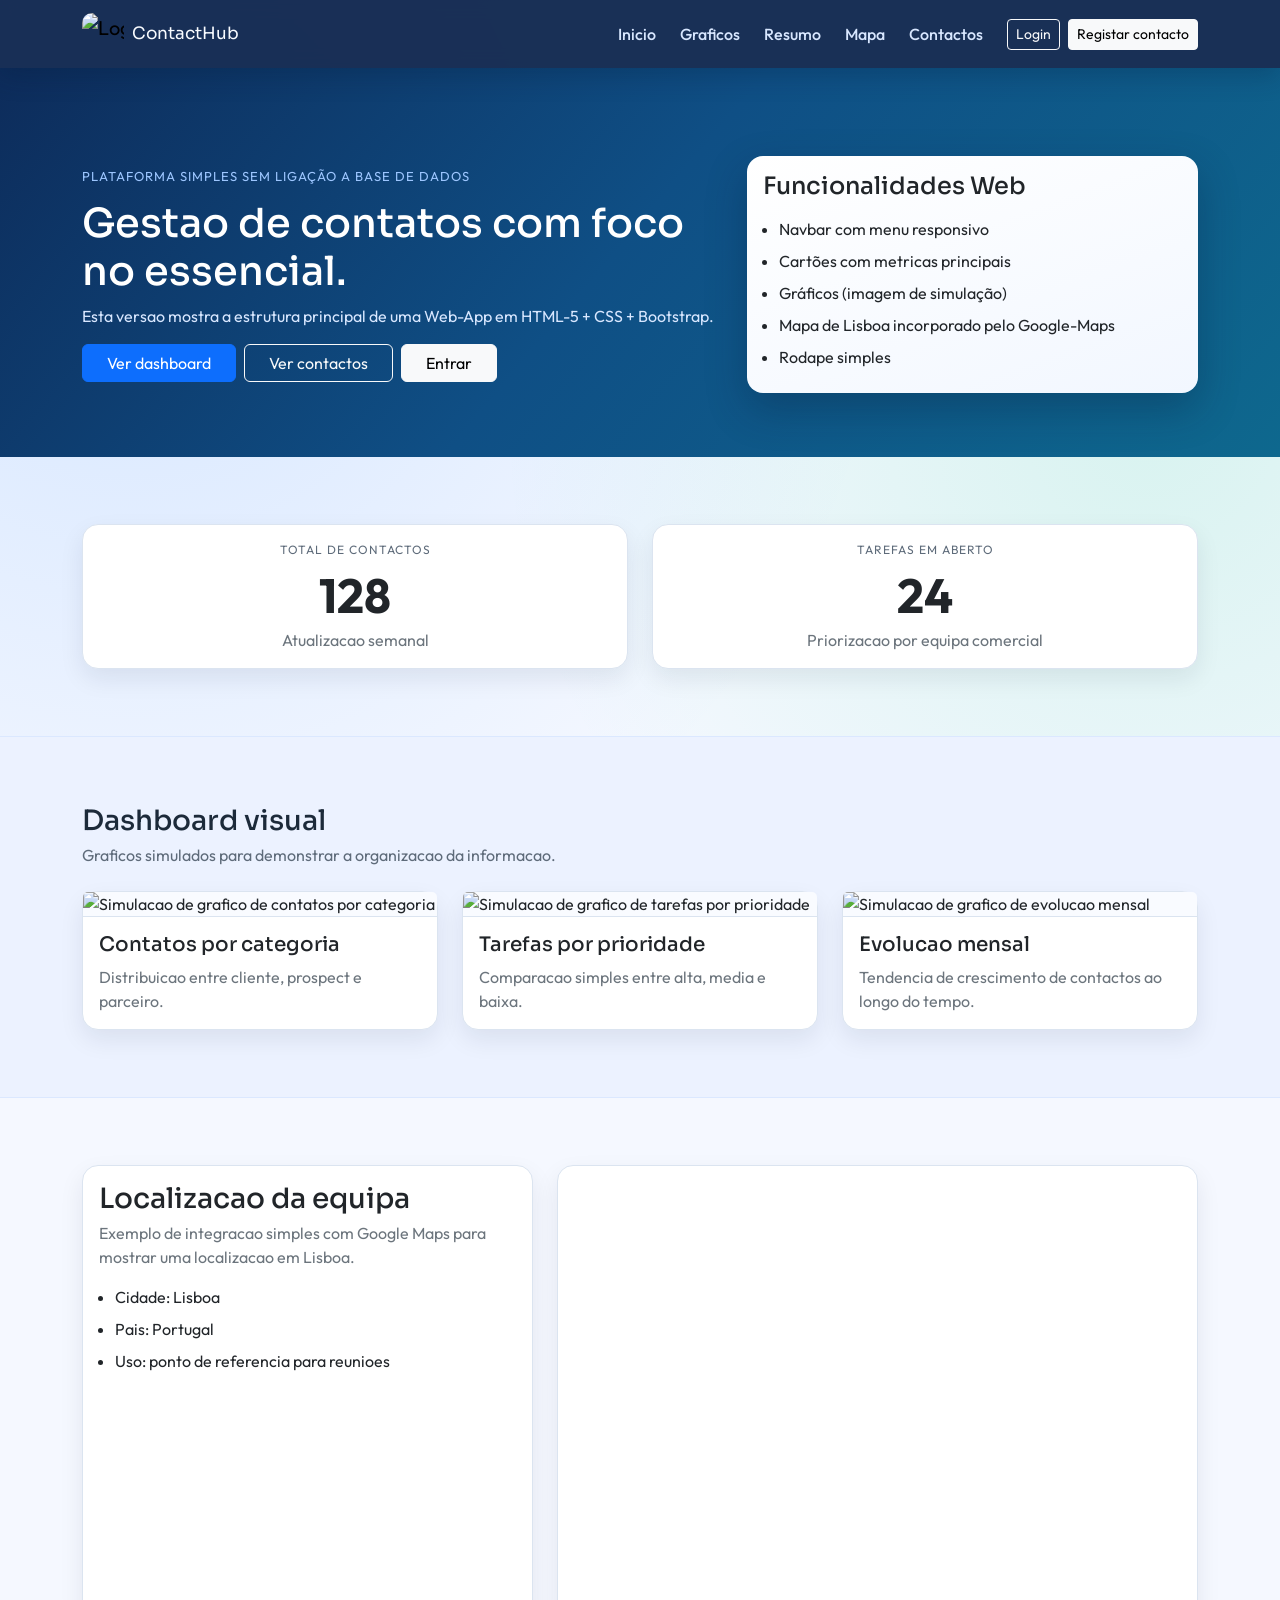
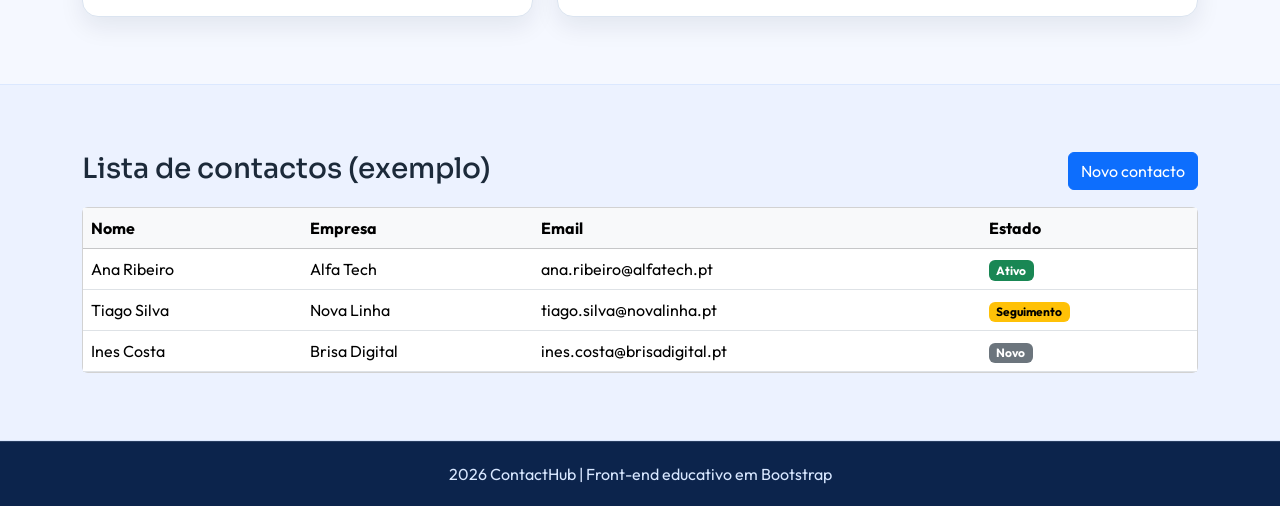
==== index.html @ 4e4f228f "Create index.html Create main webapp page - index.html" ====
<!DOCTYPE html>
<html lang="pt-PT">
<head>
  <meta charset="UTF-8">
  <meta name="viewport" content="width=device-width, initial-scale=1.0">
  <title>ContactHub | Gestao de Contatos</title>
  <meta name="description" content="App de gestao de contatos em versao front-end simples para iniciantes.">
  <link rel="shortcut icon" href="./img/mini-logo.png" type="image/png">
  <link rel="preconnect" href="https://fonts.googleapis.com">
  <link rel="preconnect" href="https://fonts.gstatic.com" crossorigin>
  <link href="https://fonts.googleapis.com/css2?family=Outfit:wght@400;500;600;700&family=Sora:wght@600;700&display=swap" rel="stylesheet">
  <link href="https://cdn.jsdelivr.net/npm/bootstrap@5.3.3/dist/css/bootstrap.min.css" rel="stylesheet">
  <link rel="stylesheet" href="./css/style.css">
</head>
<body>
  <!-- Navbar principal: sticky-top fixa a barra no topo durante o scroll -->
  <nav class="navbar navbar-expand-lg sticky-top app-navbar">
    <div class="container">
      <!-- Logo e nome da app (lado esquerdo) -->
      <a class="navbar-brand d-flex align-items-center gap-2" href="#inicio">
        <img src="./img/logo.png" alt="Logotipo ContactHub" class="brand-logo">
        <span class="brand-name">ContactHub</span>
      </a>
      <!-- Botao hamburguer para ecras pequenos -->
      <button class="navbar-toggler" type="button" data-bs-toggle="collapse" data-bs-target="#menuPrincipal" aria-controls="menuPrincipal" aria-expanded="false" aria-label="Abrir menu">
        <span class="navbar-toggler-icon"></span>
      </button>
      <!-- Menu alinhado a direita com ms-auto -->
      <div class="collapse navbar-collapse" id="menuPrincipal">
        <ul class="navbar-nav ms-auto gap-lg-2">
          <li class="nav-item"><a class="nav-link" href="#inicio">Inicio</a></li>
          <li class="nav-item"><a class="nav-link" href="#graficos">Graficos</a></li>
          <li class="nav-item"><a class="nav-link" href="#resumo">Resumo</a></li>
          <li class="nav-item"><a class="nav-link" href="#mapa">Mapa</a></li>
          <li class="nav-item"><a class="nav-link" href="#contactos">Contactos</a></li>
        </ul>
        <div class="d-flex gap-2 ms-lg-3 mt-3 mt-lg-0">
          <button class="btn btn-outline-light btn-sm" type="button" data-bs-toggle="modal" data-bs-target="#loginModal">Login</button>
          <button class="btn btn-light btn-sm" type="button" data-bs-toggle="modal" data-bs-target="#contactoModal">Registar contacto</button>
        </div>
      </div>
    </div>
  </nav>

  <!-- Hero: primeira area de destaque da pagina -->
  <header id="inicio" class="hero-section">
    <div class="container">
      <!-- Exemplo de grid Bootstrap: .row com 2 colunas (.col-lg-7 e .col-lg-5) -->
      <div class="row align-items-center g-4">
        <div class="col-lg-7">
          <p class="hero-label">Plataforma simples sem ligação a Base de Dados</p>
          <h1>Gestao de contatos com foco no essencial.</h1>
          <p class="hero-text">Esta versao mostra a estrutura principal de uma Web-App em HTML-5 + CSS + Bootstrap.</p>
          <div class="d-flex flex-wrap gap-2">
            <a href="#graficos" class="btn btn-primary px-4">Ver dashboard</a>
            <a href="#contactos" class="btn btn-outline-light px-4">Ver contactos</a>
            <button class="btn btn-light px-4" type="button" data-bs-toggle="modal" data-bs-target="#loginModal">Entrar</button>
          </div>
        </div>
        <div class="col-lg-5">
          <!-- Card informativo com lista de funcionalidades -->
          <div class="card hero-card h-100">
            <div class="card-body">
              <h2 class="h4 mb-3">Funcionalidades Web</h2>
              <ul class="mb-0 app-list">
                <li>Navbar com menu responsivo</li>
                <li>Cartões com metricas principais</li>
                <li>Gráficos (imagem de simulação)</li>
                <li>Mapa de Lisboa incorporado pelo Google-Maps</li>
                <li>Rodape simples</li>
              </ul>
            </div>
          </div>
        </div>
      </div>
    </div>
  </header>

  <main>
    <!-- Secao de resumo com 2 cards de valores -->
    <section id="resumo" class="section-space">
      <div class="container">
        <!-- Em mobile fica 1 por linha; em md+ ficam 2 colunas -->
        <div class="row g-4">
          <div class="col-md-6">
            <div class="card value-card h-100 text-center">
              <div class="card-body">
                <p class="text-uppercase value-label mb-2">Total de contactos</p>
                <p class="display-5 fw-bold mb-1">128</p>
                <p class="text-secondary mb-0">Atualizacao semanal</p>
              </div>
            </div>
          </div>
          <div class="col-md-6">
            <div class="card value-card h-100 text-center">
              <div class="card-body">
                <p class="text-uppercase value-label mb-2">Tarefas em aberto</p>
                <p class="display-5 fw-bold mb-1">24</p>
                <p class="text-secondary mb-0">Priorizacao por equipa comercial</p>
              </div>
            </div>
          </div>
        </div>
      </div>
    </section>

    <!-- Secao de graficos simulados (imagens SVG) -->
    <section id="graficos" class="section-space section-soft">
      <div class="container">
        <div class="row mb-4">
          <div class="col">
            <h2 class="section-title">Dashboard visual</h2>
            <p class="section-subtitle mb-0">Graficos simulados para demonstrar a organizacao da informacao.</p>
          </div>
        </div>
        <!-- 3 cards com imagens para simular dashboard -->
        <div class="row g-4">
          <div class="col-lg-4 col-md-6">
            <div class="card chart-card h-100">
              <img src="./img/grafico-contatos.svg" class="card-img-top" alt="Simulacao de grafico de contatos por categoria">
              <div class="card-body">
                <h3 class="h5">Contatos por categoria</h3>
                <p class="text-secondary mb-0">Distribuicao entre cliente, prospect e parceiro.</p>
              </div>
            </div>
          </div>
          <div class="col-lg-4 col-md-6">
            <div class="card chart-card h-100">
              <img src="./img/grafico-tarefas.svg" class="card-img-top" alt="Simulacao de grafico de tarefas por prioridade">
              <div class="card-body">
                <h3 class="h5">Tarefas por prioridade</h3>
                <p class="text-secondary mb-0">Comparacao simples entre alta, media e baixa.</p>
              </div>
            </div>
          </div>
          <div class="col-lg-4 col-md-12">
            <div class="card chart-card h-100">
              <img src="./img/grafico-evolucao.svg" class="card-img-top" alt="Simulacao de grafico de evolucao mensal">
              <div class="card-body">
                <h3 class="h5">Evolucao mensal</h3>
                <p class="text-secondary mb-0">Tendencia de crescimento de contactos ao longo do tempo.</p>
              </div>
            </div>
          </div>
        </div>
      </div>
    </section>

    <!-- Secao de localizacao com Google Maps incorporado -->
    <section id="mapa" class="section-space">
      <div class="container">
        <div class="row g-4 align-items-stretch">
          <div class="col-lg-5">
            <div class="card h-100 info-card">
              <div class="card-body">
                <h2 class="section-title">Localizacao da equipa</h2>
                <p class="text-secondary">Exemplo de integracao simples com Google Maps para mostrar uma localizacao em Lisboa.</p>
                <ul class="app-list mb-0">
                  <li>Cidade: Lisboa</li>
                  <li>Pais: Portugal</li>
                  <li>Uso: ponto de referencia para reunioes</li>
                </ul>
              </div>
            </div>
          </div>
          <div class="col-lg-7">
            <div class="card map-card h-100">
              <!-- iframe com coordenadas de Lisboa -->
                <iframe src="https://www.google.com/maps/embed?pb=!1m18!1m12!1m3!1d52164.69920946645!2d-9.085626853242376!3d39.08093971347137!2m3!1f0!2f0!3f0!3m2!1i1024!2i768!4f13.1!3m3!1m2!1s0xd18d0ec86112f49%3A0xd49234106b7c6f63!2sR.%20da%20Alameda!5e0!3m2!1spt-PT!2spt!4v1773354120890!5m2!1spt-PT!2spt" width="600" height="450" style="border:0;" allowfullscreen="" loading="lazy" referrerpolicy="no-referrer-when-downgrade"></iframe>
            </div>
          </div>
        </div>
      </div>
    </section>

    <!-- Exemplo de tabela responsiva para lista de contactos -->
    <section id="contactos" class="section-space section-soft">
      <div class="container">
        <div class="row mb-3">
          <div class="col">
            <h2 class="section-title">Lista de contactos (exemplo)</h2>
          </div>
          <div class="col-12 col-md-auto mt-2 mt-md-0">
            <button class="btn btn-primary" type="button" data-bs-toggle="modal" data-bs-target="#contactoModal">Novo contacto</button>
          </div>
        </div>
        <div class="row">
          <div class="col-12">
            <div class="card">
              <div class="card-body p-0">
                <!-- .table-responsive evita quebra do layout em ecras pequenos -->
                <div class="table-responsive">
                  <table class="table table-hover mb-0">
                    <thead class="table-light">
                      <tr>
                        <th>Nome</th>
                        <th>Empresa</th>
                        <th>Email</th>
                        <th>Estado</th>
                      </tr>
                    </thead>
                    <tbody>
                      <tr>
                        <td>Ana Ribeiro</td>
                        <td>Alfa Tech</td>
                        <td>ana.ribeiro@alfatech.pt</td>
                        <td><span class="badge text-bg-success">Ativo</span></td>
                      </tr>
                      <tr>
                        <td>Tiago Silva</td>
                        <td>Nova Linha</td>
                        <td>tiago.silva@novalinha.pt</td>
                        <td><span class="badge text-bg-warning">Seguimento</span></td>
                      </tr>
                      <tr>
                        <td>Ines Costa</td>
                        <td>Brisa Digital</td>
                        <td>ines.costa@brisadigital.pt</td>
                        <td><span class="badge text-bg-secondary">Novo</span></td>
                      </tr>
                    </tbody>
                  </table>
                </div>
              </div>
            </div>
          </div>
        </div>
      </div>
    </section>
  </main>

  <!-- Modal de Login com validacao nativa HTML5 (sem JS) -->
  <div class="modal fade" id="loginModal" tabindex="-1" aria-labelledby="loginModalLabel" aria-hidden="true">
    <div class="modal-dialog modal-dialog-centered">
      <div class="modal-content">
        <div class="modal-header">
          <h2 class="modal-title h5" id="loginModalLabel">Login na plataforma</h2>
          <button type="button" class="btn-close" data-bs-dismiss="modal" aria-label="Fechar"></button>
        </div>
        <div class="modal-body">
          <form id="loginForm" action="#" method="post" autocomplete="on">
            <div class="mb-3">
              <label for="loginEmail" class="form-label">Email</label>
              <input
                id="loginEmail"
                name="email"
                type="email"
                class="form-control"
                placeholder="nome@empresa.pt"
                autocomplete="email"
                inputmode="email"
                maxlength="100"
                required
                aria-describedby="loginEmailHelp">
              <div id="loginEmailHelp" class="form-text">Use um email valido no formato nome@empresa.pt.</div>
            </div>

            <div class="mb-3">
              <label for="loginPassword" class="form-label">Palavra-passe</label>
              <input
                id="loginPassword"
                name="password"
                type="password"
                class="form-control"
                placeholder="Minimo 8 caracteres"
                autocomplete="current-password"
                minlength="8"
                maxlength="40"
                pattern="(?=.*[A-Za-z])(?=.*\d).{8,40}"
                title="Use entre 8 e 40 caracteres e inclua pelo menos 1 letra e 1 numero."
                required>
            </div>

            <div class="form-check mb-3">
              <input class="form-check-input" type="checkbox" value="1" id="rememberMe" name="remember">
              <label class="form-check-label" for="rememberMe">Manter sessao iniciada neste dispositivo</label>
            </div>

            <div class="d-grid">
              <button type="submit" class="btn btn-primary">Entrar</button>
            </div>
          </form>
        </div>
      </div>
    </div>
  </div>

  <!-- Modal de Registo de Contacto com atributos avancados de controlo e validacao -->
  <div class="modal fade" id="contactoModal" tabindex="-1" aria-labelledby="contactoModalLabel" aria-hidden="true">
    <div class="modal-dialog modal-lg modal-dialog-scrollable">
      <div class="modal-content">
        <div class="modal-header">
          <h2 class="modal-title h5" id="contactoModalLabel">Registo de novo contacto</h2>
          <button type="button" class="btn-close" data-bs-dismiss="modal" aria-label="Fechar"></button>
        </div>
        <div class="modal-body">
          <form id="contactoForm" action="#" method="post" autocomplete="on">
            <fieldset>
              <legend class="h6 mb-3">Dados principais</legend>
              <div class="row g-3">
                <div class="col-md-6">
                  <label for="contactoNome" class="form-label">Nome completo</label>
                  <input
                    id="contactoNome"
                    name="nome"
                    type="text"
                    class="form-control"
                    placeholder="Ex: Maria Costa"
                    autocomplete="name"
                    minlength="3"
                    maxlength="80"
                    pattern="[A-Za-zÀ-ÿ\s'-]{3,80}"
                    title="Insira entre 3 e 80 caracteres, apenas letras e espacos."
                    required>
                </div>

                <div class="col-md-6">
                  <label for="contactoEmpresa" class="form-label">Empresa</label>
                  <input
                    id="contactoEmpresa"
                    name="empresa"
                    type="text"
                    class="form-control"
                    placeholder="Ex: Alfa Tech"
                    autocomplete="organization"
                    minlength="2"
                    maxlength="70"
                    required>
                </div>

                <div class="col-md-6">
                  <label for="contactoEmail" class="form-label">Email profissional</label>
                  <input
                    id="contactoEmail"
                    name="email"
                    type="email"
                    class="form-control"
                    placeholder="nome@empresa.pt"
                    autocomplete="email"
                    inputmode="email"
                    maxlength="100"
                    required>
                </div>

                <div class="col-md-6">
                  <label for="contactoTelefone" class="form-label">Telefone</label>
                  <input
                    id="contactoTelefone"
                    name="telefone"
                    type="tel"
                    class="form-control"
                    placeholder="+351912345678"
                    autocomplete="tel"
                    inputmode="tel"
                    pattern="^\+?[0-9\s]{9,15}$"
                    minlength="9"
                    maxlength="15"
                    title="Use 9 a 15 digitos, com + opcional."
                    required>
                </div>

                <div class="col-md-6">
                  <label for="contactoNascimento" class="form-label">Data de nascimento</label>
                  <input
                    id="contactoNascimento"
                    name="nascimento"
                    type="date"
                    class="form-control"
                    min="1950-01-01"
                    max="2010-12-31"
                    required>
                </div>

                <div class="col-md-6">
                  <label for="contactoWebsite" class="form-label">Website (opcional)</label>
                  <input
                    id="contactoWebsite"
                    name="website"
                    type="url"
                    class="form-control"
                    placeholder="https://empresa.pt"
                    inputmode="url"
                    maxlength="120"
                    autocomplete="url">
                </div>

                <div class="col-md-6">
                  <label for="contactoPrioridade" class="form-label">Prioridade</label>
                  <input
                    id="contactoPrioridade"
                    name="prioridade"
                    type="number"
                    class="form-control"
                    min="1"
                    max="5"
                    step="1"
                    value="3"
                    required>
                </div>

                <div class="col-md-6">
                  <label for="contactoCategoria" class="form-label">Categoria</label>
                  <select id="contactoCategoria" name="categoria" class="form-select" required>
                    <option value="" selected disabled>Selecionar categoria</option>
                    <option value="cliente">Cliente</option>
                    <option value="prospect">Prospect</option>
                    <option value="parceiro">Parceiro</option>
                  </select>
                </div>

                <div class="col-12">
                  <label for="contactoNotas" class="form-label">Notas</label>
                  <textarea
                    id="contactoNotas"
                    name="notas"
                    class="form-control"
                    rows="3"
                    minlength="10"
                    maxlength="300"
                    placeholder="Informacao relevante sobre este contacto"
                    required></textarea>
                </div>

                <div class="col-12">
                  <div class="form-check">
                    <input class="form-check-input" type="checkbox" id="contactoConsentimento" name="consentimento" required>
                    <label class="form-check-label" for="contactoConsentimento">Confirmo que tenho consentimento para registar estes dados.</label>
                  </div>
                </div>
              </div>
            </fieldset>

            <div class="d-flex flex-wrap justify-content-end gap-2 mt-4">
              <button type="reset" class="btn btn-outline-secondary">Limpar</button>
              <button type="submit" class="btn btn-primary">Guardar contacto</button>
            </div>
          </form>
        </div>
      </div>
    </div>
  </div>

  <!-- Rodape simples da aplicacao -->
  <footer class="app-footer">
    <div class="container">
      <div class="row">
        <div class="col text-center">
          <p class="mb-0">2026 ContactHub | Front-end educativo em Bootstrap</p>
        </div>
      </div>
    </div>
  </footer>

  <script src="https://cdn.jsdelivr.net/npm/bootstrap@5.3.3/dist/js/bootstrap.bundle.min.js"></script>
</body>
</html>
---- css/style.css ----
/* Variaveis globais de cor e tokens visuais da app */
:root {
  --bg-main: #f5f8ff;
  --bg-soft: #ecf2ff;
  --surface: #ffffff;
  --nav-bg: rgba(12, 36, 76, 0.94);
  --text-main: #1c2a3a;
  --text-muted: #5e6b7a;
  --accent: #1479ff;
  --border-soft: #dbe4f0;
}

* {
  box-sizing: border-box;
}

/* Estilo base do documento */
body {
  font-family: "Outfit", sans-serif;
  color: var(--text-main);
  background:
    radial-gradient(circle at 10% 10%, rgba(20, 121, 255, 0.14), transparent 35%),
    radial-gradient(circle at 90% 20%, rgba(10, 207, 131, 0.12), transparent 32%),
    var(--bg-main);
}

/* Titulos principais com fonte de destaque */
h1,
h2,
h3,
.brand-name {
  font-family: "Sora", sans-serif;
}

/* Navbar fixa com efeito de vidro e sombra */
.app-navbar {
  background: var(--nav-bg);
  backdrop-filter: blur(8px);
  box-shadow: 0 8px 26px rgba(5, 23, 55, 0.24);
}

/* Logotipo e nome da marca */
.brand-logo {
  width: 42px;
  height: 42px;
  border-radius: 10px;
  object-fit: cover;
}

.brand-name {
  color: #f8fbff;
  font-size: 17px;
}

/* Links de navegacao no menu */
.navbar .nav-link {
  color: #d8e7ff;
  font-weight: 500;
}

.navbar .nav-link:hover,
.navbar .nav-link:focus {
  color: #ffffff;
}

/* Personalizacao do botao hamburguer em mobile */
.navbar-toggler {
  border-color: rgba(255, 255, 255, 0.4);
}

.navbar-toggler:focus {
  box-shadow: none;
}

.navbar-toggler-icon {
  filter: invert(1);
}

/* Hero com gradiente e espacamento generoso */
.hero-section {
  padding: 88px 0 64px;
  color: #ffffff;
  background: linear-gradient(130deg, #0d2c5b 0%, #0f4f85 48%, #0e688e 100%);
}

/* Etiqueta pequena acima do titulo principal */
.hero-label {
  text-transform: uppercase;
  letter-spacing: 1px;
  font-size: 13px;
  margin-bottom: 13px;
  color: #9dc6ff;
}

.hero-section h1 {
  font-size: 40px;
  line-height: 1.2;
}

.hero-text {
  color: #d8e7ff;
  max-width: 720px;
}

/* Card do hero com contraste sobre o fundo escuro */
.hero-card {
  border: 0;
  border-radius: 16px;
  background: linear-gradient(160deg, #ffffff, #f2f7ff);
  box-shadow: 0 16px 40px rgba(7, 25, 55, 0.3);
}

/* Lista reutilizavel para pontos curtos */
.app-list {
  padding-left: 16px;
}

.app-list li {
  margin-bottom: 8px;
}

/* Blocos de secao para manter ritmo vertical */
.section-space {
  padding: 67px 0;
}

/* Fundo alternado entre secoes para separar conteudos */
.section-soft {
  background: var(--bg-soft);
  border-top: 1px solid rgba(20, 121, 255, 0.08);
  border-bottom: 1px solid rgba(20, 121, 255, 0.08);
}

/* Titulos e subtitulos de secao */
.section-title {
  margin-bottom: 5px;
  font-size: 28px;
}

.section-subtitle {
  color: var(--text-muted);
}

/* Estilo base de cards reutilizados na pagina */
.value-card,
.chart-card,
.info-card,
.map-card {
  border: 1px solid var(--border-soft);
  border-radius: 16px;
  box-shadow: 0 10px 24px rgba(7, 22, 46, 0.08);
}

/* Rotulo pequeno de metrica */
.value-label {
  font-size: 12px;
  letter-spacing: 1px;
  color: var(--text-muted);
}

/* Separador visual entre imagem e texto nos cards de grafico */
.chart-card img {
  border-bottom: 1px solid var(--border-soft);
  background: #f9fbff;
}

/* iframe responsivo para o Google Maps */
.map-card iframe {
  width: 100%;
  min-height: 360px;
  border: 0;
  border-radius: 16px;
}

/* Evita quebra de texto no cabecalho da tabela */
.table thead th {
  white-space: nowrap;
}

/* Rodape simples e legivel */
.app-footer {
  padding: 20px 0;
  color: #d8e7ff;
  background: #0c244c;
  border-top: 1px solid rgba(255, 255, 255, 0.12);
}

/* Ajustes para tablets e portateis pequenos */
@media (max-width: 991px) {
  .hero-section {
    padding: 70px 0 54px;
  }

  .map-card iframe {
    min-height: 320px;
  }
}

/* Ajustes finais para telemoveis */
@media (max-width: 575px) {
  .section-space {
    padding: 51px 0;
  }

  .hero-section {
    padding: 64px 0 48px;
  }

  .brand-name {
    font-size: 16px;
  }
}
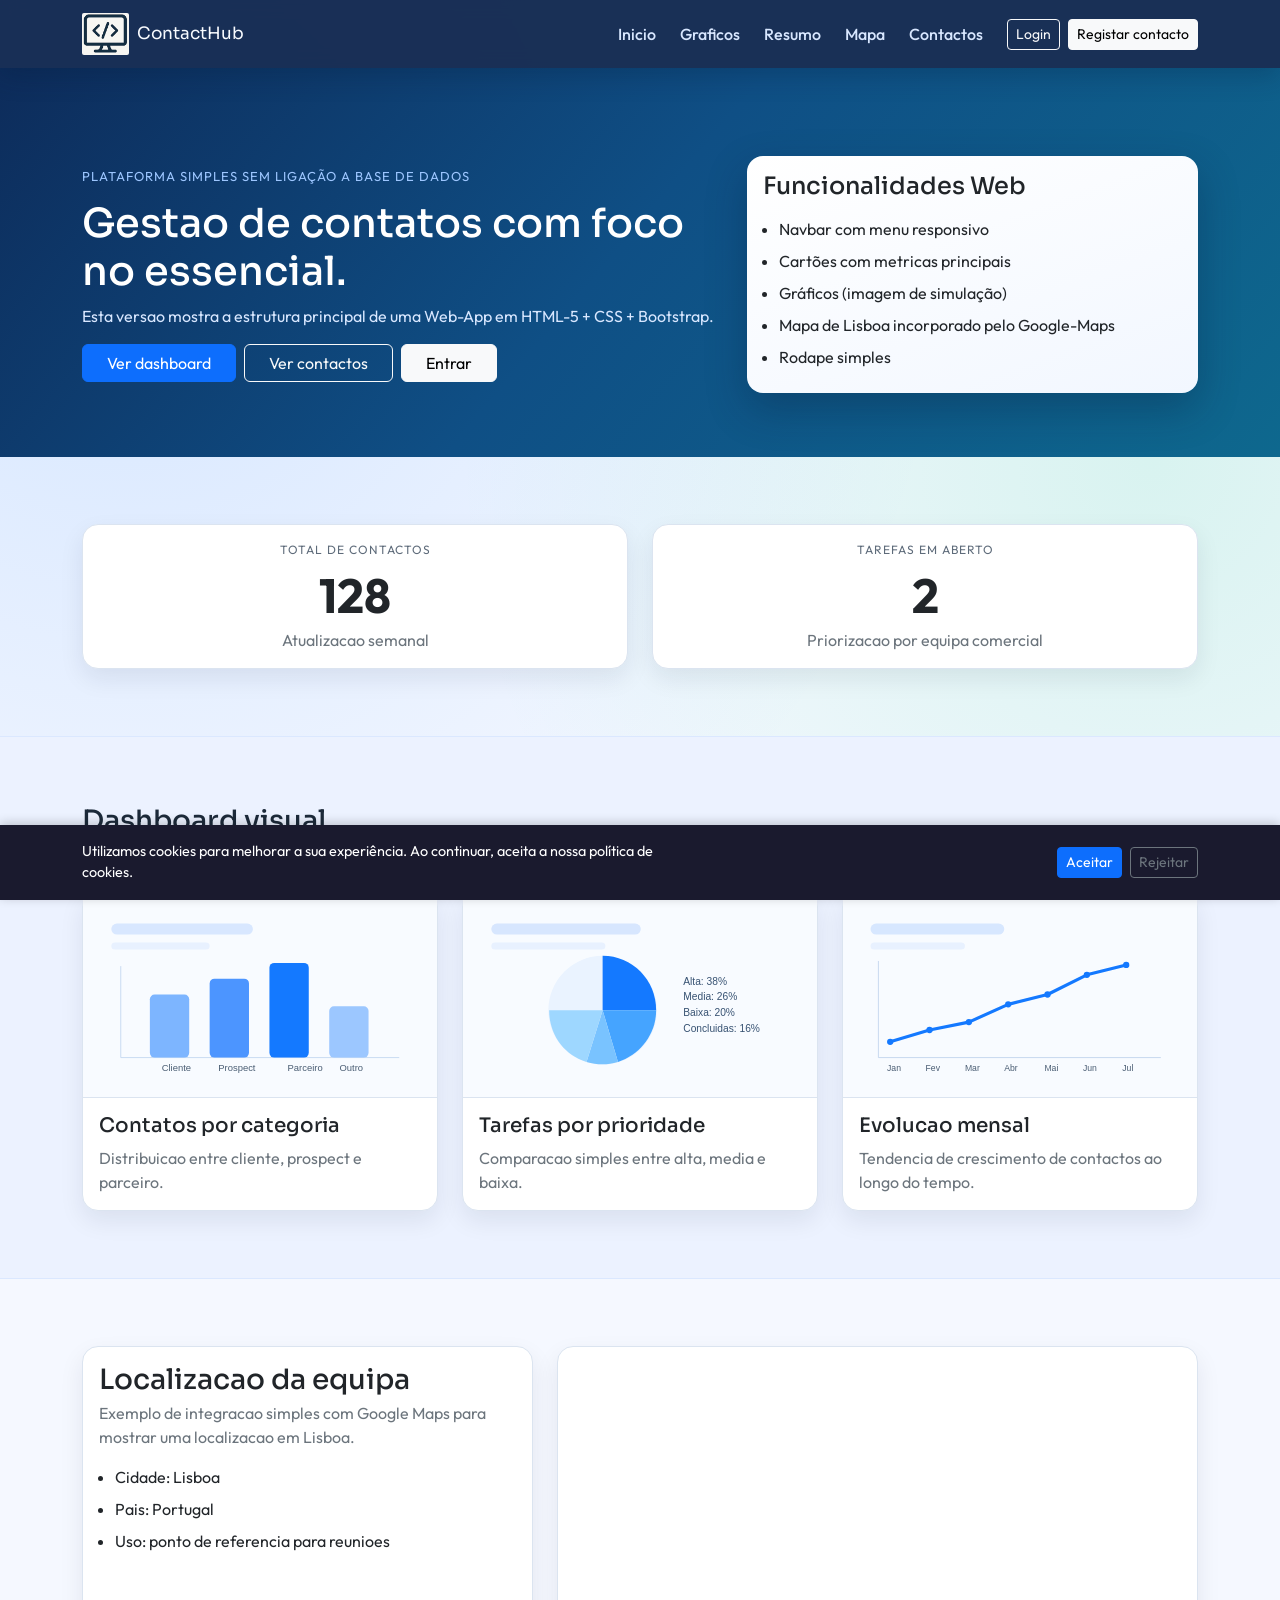
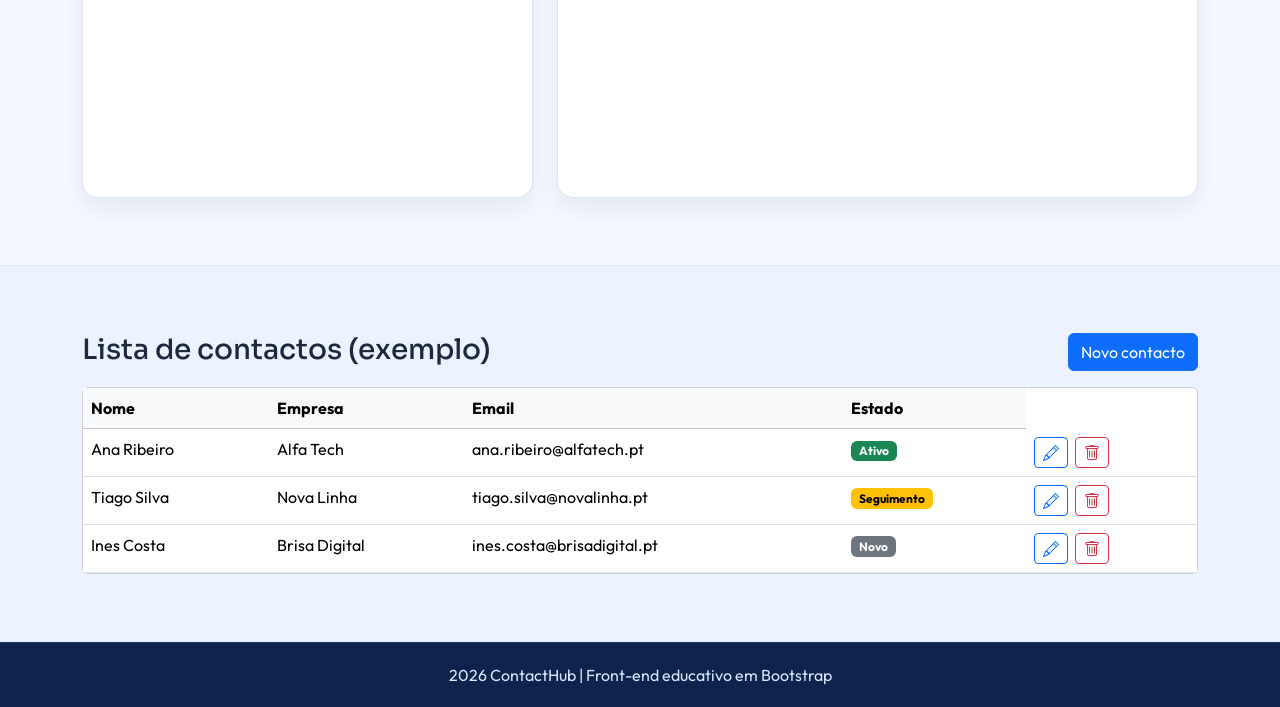
==== commit 7fac35bc: "Title: Add main JavaScript functionality with cookie banner and localStorage CRUD Key features imple" ====
--- a/index.html
+++ b/index.html
@@ -452,5 +452,6 @@
   </footer>
 
   <script src="https://cdn.jsdelivr.net/npm/bootstrap@5.3.3/dist/js/bootstrap.bundle.min.js"></script>
+  <script src="./js/main.js"></script>
 </body>
 </html>
--- a/css/style.css
+++ b/css/style.css
@@ -41,9 +41,8 @@
 
 /* Logotipo e nome da marca */
 .brand-logo {
-  width: 42px;
   height: 42px;
-  border-radius: 10px;
+  border-radius: 2px;
   object-fit: cover;
 }
 
